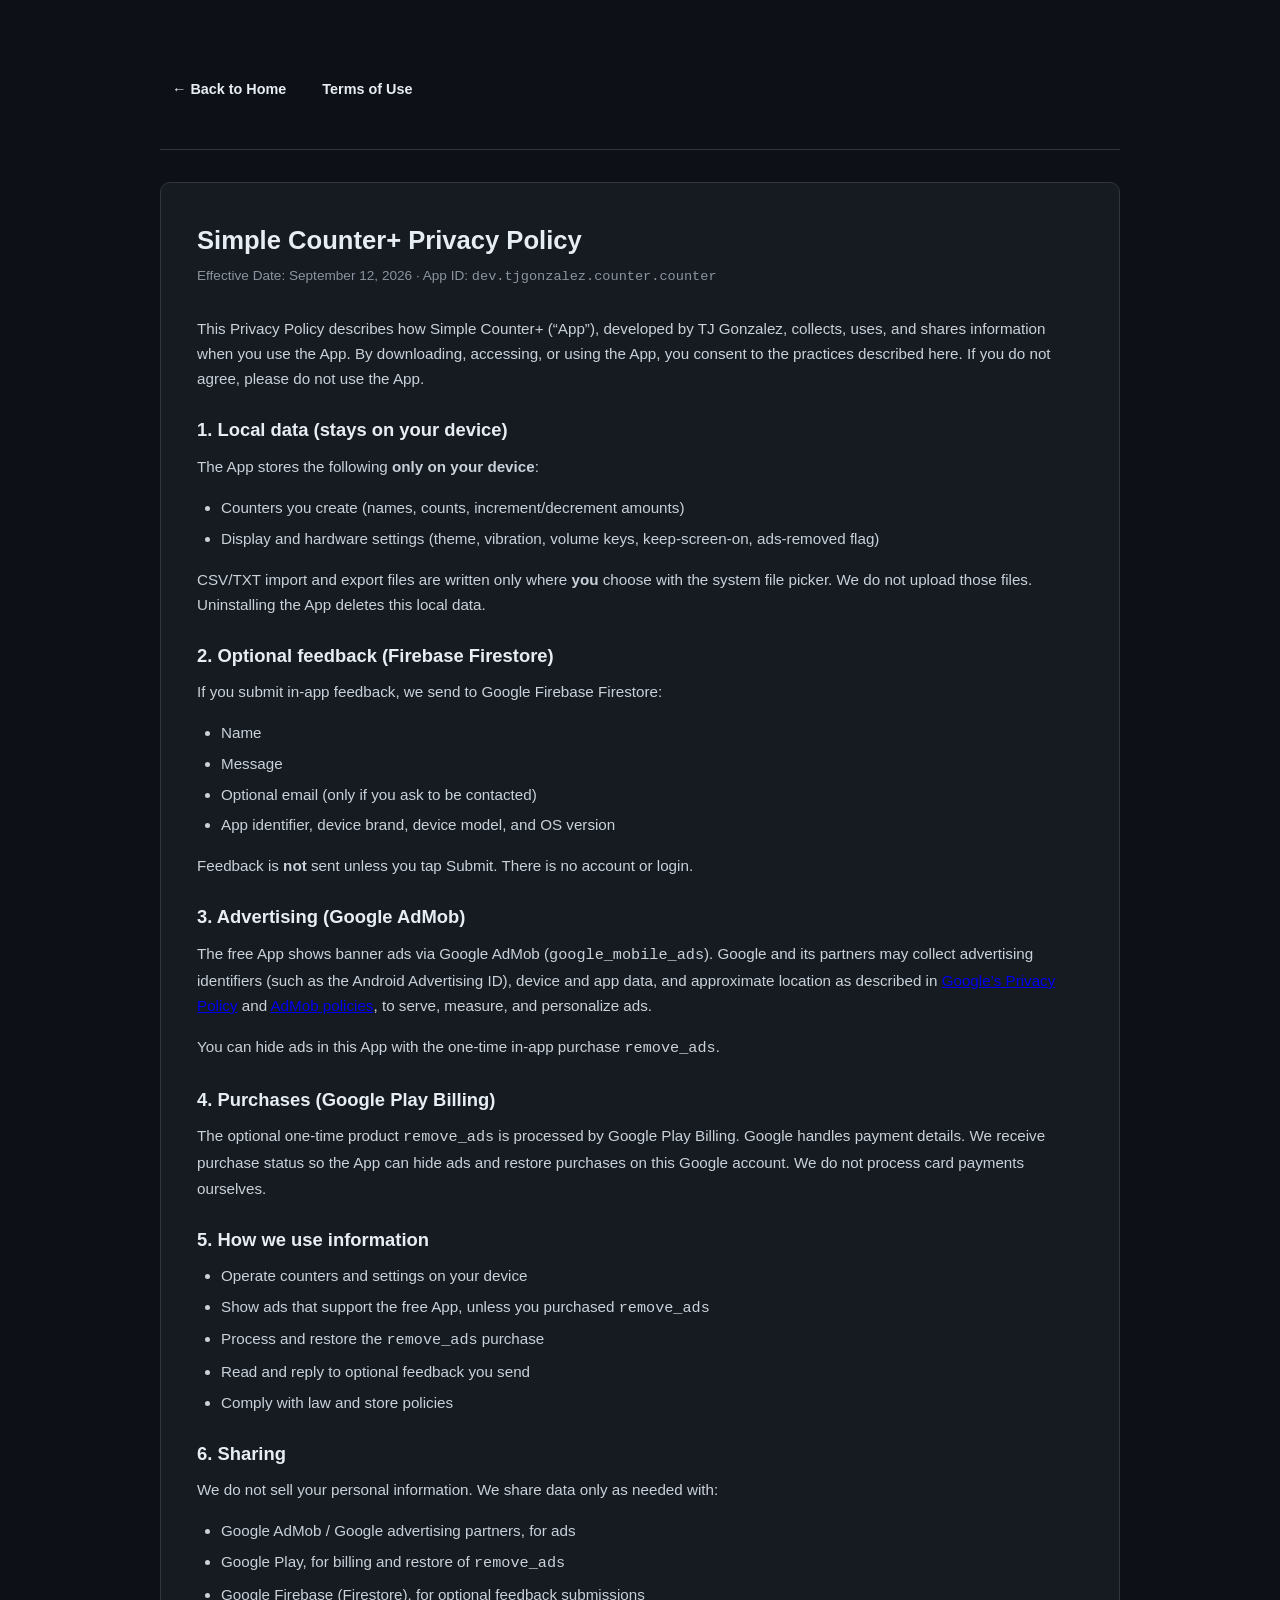
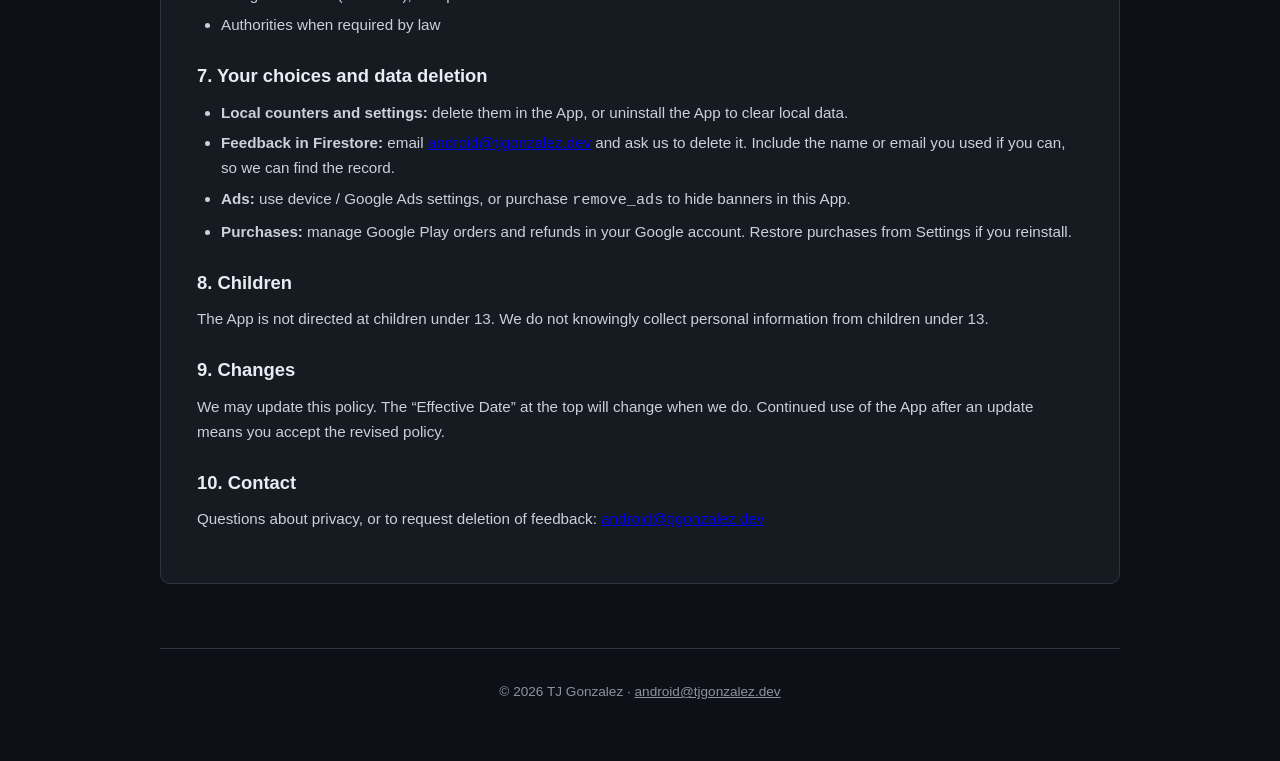
==== counter/privacy.html @ 83b15421 "Rename privacy to privacy.html" ====
<!DOCTYPE html>
<html lang="en">
<head>
  <meta charset="utf-8" />
  <meta name="viewport" content="width=device-width, initial-scale=1" />
  <title>Simple Counter+ Privacy Policy</title>
  <link rel="stylesheet" href="/style.css" />
</head>
<body>
  <div class="container">
    <header>
      <nav>
        <a href="/">&larr; Back to Home</a>
        <a href="/counter/terms.html">Terms of Use</a>
      </nav>
    </header>

    <div class="doc-box">
      <h2>Simple Counter+ Privacy Policy</h2>
      <span class="date-stamp">Effective Date: September 12, 2026 &middot; App ID: <code>dev.tjgonzalez.counter.counter</code></span>

      <div class="doc-content">
        <p>
          This Privacy Policy describes how Simple Counter+ (&ldquo;App&rdquo;), developed by TJ Gonzalez,
          collects, uses, and shares information when you use the App. By downloading,
          accessing, or using the App, you consent to the practices described here.
          If you do not agree, please do not use the App.
        </p>

        <h3>1. Local data (stays on your device)</h3>
        <p>The App stores the following <strong>only on your device</strong>:</p>
        <ul>
          <li>Counters you create (names, counts, increment/decrement amounts)</li>
          <li>Display and hardware settings (theme, vibration, volume keys, keep-screen-on, ads-removed flag)</li>
        </ul>
        <p>
          CSV/TXT import and export files are written only where <strong>you</strong> choose
          with the system file picker. We do not upload those files.
          Uninstalling the App deletes this local data.
        </p>

        <h3>2. Optional feedback (Firebase Firestore)</h3>
        <p>
          If you submit in-app feedback, we send to Google Firebase Firestore:
        </p>
        <ul>
          <li>Name</li>
          <li>Message</li>
          <li>Optional email (only if you ask to be contacted)</li>
          <li>App identifier, device brand, device model, and OS version</li>
        </ul>
        <p>
          Feedback is <strong>not</strong> sent unless you tap Submit. There is no account or login.
        </p>

        <h3>3. Advertising (Google AdMob)</h3>
        <p>
          The free App shows banner ads via Google AdMob (<code>google_mobile_ads</code>).
          Google and its partners may collect advertising identifiers (such as the
          Android Advertising ID), device and app data, and approximate location as
          described in
          <a href="https://policies.google.com/privacy" target="_blank" rel="noopener noreferrer">Google&rsquo;s Privacy Policy</a>
          and
          <a href="https://support.google.com/admob" target="_blank" rel="noopener noreferrer">AdMob policies</a>,
          to serve, measure, and personalize ads.
        </p>
        <p>
          You can hide ads in this App with the one-time in-app purchase <code>remove_ads</code>.
        </p>

        <h3>4. Purchases (Google Play Billing)</h3>
        <p>
          The optional one-time product <code>remove_ads</code> is processed by Google Play Billing.
          Google handles payment details. We receive purchase status so the App can hide
          ads and restore purchases on this Google account. We do not process card
          payments ourselves.
        </p>

        <h3>5. How we use information</h3>
        <ul>
          <li>Operate counters and settings on your device</li>
          <li>Show ads that support the free App, unless you purchased <code>remove_ads</code></li>
          <li>Process and restore the <code>remove_ads</code> purchase</li>
          <li>Read and reply to optional feedback you send</li>
          <li>Comply with law and store policies</li>
        </ul>

        <h3>6. Sharing</h3>
        <p>We do not sell your personal information. We share data only as needed with:</p>
        <ul>
          <li>Google AdMob / Google advertising partners, for ads</li>
          <li>Google Play, for billing and restore of <code>remove_ads</code></li>
          <li>Google Firebase (Firestore), for optional feedback submissions</li>
          <li>Authorities when required by law</li>
        </ul>

        <h3>7. Your choices and data deletion</h3>
        <ul>
          <li><strong>Local counters and settings:</strong> delete them in the App, or uninstall the App to clear local data.</li>
          <li><strong>Feedback in Firestore:</strong> email
            <a href="mailto:android@tjgonzalez.dev">android@tjgonzalez.dev</a>
            and ask us to delete it. Include the name or email you used if you can, so we can find the record.</li>
          <li><strong>Ads:</strong> use device / Google Ads settings, or purchase <code>remove_ads</code> to hide banners in this App.</li>
          <li><strong>Purchases:</strong> manage Google Play orders and refunds in your Google account. Restore purchases from Settings if you reinstall.</li>
        </ul>

        <h3>8. Children</h3>
        <p>
          The App is not directed at children under 13. We do not knowingly collect
          personal information from children under 13.
        </p>

        <h3>9. Changes</h3>
        <p>
          We may update this policy. The &ldquo;Effective Date&rdquo; at the top will change when we do.
          Continued use of the App after an update means you accept the revised policy.
        </p>

        <h3>10. Contact</h3>
        <p>
          Questions about privacy, or to request deletion of feedback:
          <a href="mailto:android@tjgonzalez.dev">android@tjgonzalez.dev</a>
        </p>
      </div>
    </div>

    <footer>
      <p>&copy; 2026 TJ Gonzalez &middot; <a href="mailto:android@tjgonzalez.dev">android@tjgonzalez.dev</a></p>
    </footer>
  </div>
</body>
</html>
---- style.css ----
:root {
  --bg: #0d1117;
  --surface: #161b22;
  --surface-hover: #1c2128;
  --border: #30363d;
  --text: #e6edf3;
  --text-muted: #8b949e;
  --accent: #388bfd;
  --accent-hover: #58a6ff;
  --tag-bg: #21262d;
  --code-bg: #090d13;
  --max-width: 960px;
}

* {
  box-sizing: border-box;
  margin: 0;
  padding: 0;
}

body {
  font-family: -apple-system, BlinkMacSystemFont, "Segoe UI", Roboto, Helvetica, Arial, sans-serif;
  background-color: var(--bg);
  color: var(--text);
  line-height: 1.65;
  padding: 0 1.5rem 4rem;
}

.container {
  max-width: var(--max-width);
  margin: 0 auto;
}

/* Header */
header {
  padding: 4rem 0 2.5rem;
  border-bottom: 1px solid var(--border);
  display: flex;
  flex-direction: column;
  gap: 1rem;
}

.badge {
  display: inline-flex;
  font-size: 0.825rem;
  font-weight: 600;
  color: var(--accent-hover);
  background: rgba(56, 139, 253, 0.12);
  padding: 0.3rem 0.75rem;
  border-radius: 999px;
  width: fit-content;
  border: 1px solid rgba(56, 139, 253, 0.25);
}

h1 {
  font-size: 2.25rem;
  font-weight: 700;
  letter-spacing: -0.025em;
}

.lead {
  color: var(--text-muted);
  font-size: 1.1rem;
  max-width: 650px;
}

nav {
  display: flex;
  flex-wrap: wrap;
  gap: 0.75rem;
  margin-top: 0.5rem;
}

nav a {
  color: var(--text);
  text-decoration: none;
  font-size: 0.9rem;
  font-weight: 600;
  padding: 0.4rem 0.75rem;
  border-radius: 6px;
  transition: background-color 0.15s ease;
}

nav a:hover {
  background-color: var(--tag-bg);
  color: var(--accent-hover);
}

/* Main Layout */
main {
  margin-top: 3rem;
  display: flex;
  flex-direction: column;
  gap: 3.5rem;
}

section h2 {
  font-size: 1.5rem;
  font-weight: 700;
  margin-bottom: 0.35rem;
}

section .subtitle {
  color: var(--text-muted);
  margin-bottom: 1.5rem;
  font-size: 0.95rem;
}

/* App Grid & Cards */
.app-grid {
  display: grid;
  grid-template-columns: repeat(auto-fit, minmax(290px, 1fr));
  gap: 1.25rem;
}

.app-card {
  background: var(--surface);
  border: 1px solid var(--border);
  border-radius: 10px;
  padding: 1.5rem;
  display: flex;
  flex-direction: column;
  justify-content: space-between;
  transition: border-color 0.15s ease;
}

.app-card:hover {
  border-color: var(--accent);
}

.app-header {
  display: flex;
  align-items: center;
  gap: 0.85rem;
  margin-bottom: 0.85rem;
}

.app-icon {
  width: 48px;
  height: 48px;
  border-radius: 10px;
  background: var(--tag-bg);
  display: flex;
  align-items: center;
  justify-content: center;
  font-size: 1.5rem;
  border: 1px solid var(--border);
}

.app-title h3 {
  font-size: 1.15rem;
  font-weight: 600;
}

.app-title p {
  font-size: 0.78rem;
  color: var(--text-muted);
  font-family: ui-monospace, SFMono-Regular, Consolas, monospace;
}

.app-desc {
  color: var(--text-muted);
  font-size: 0.92rem;
  margin-bottom: 1.5rem;
  flex-grow: 1;
}

.btn-play {
  display: inline-flex;
  align-items: center;
  justify-content: center;
  background-color: var(--tag-bg);
  color: var(--text);
  text-decoration: none;
  font-weight: 600;
  font-size: 0.88rem;
  padding: 0.65rem 1rem;
  border-radius: 6px;
  border: 1px solid var(--border);
  transition: all 0.15s ease;
  width: 100%;
}

.btn-play:hover {
  background-color: var(--accent);
  border-color: var(--accent);
  color: #fff;
}

.legal-links {
  display: flex;
  gap: 1rem;
  font-size: 0.82rem;
  border-top: 1px solid var(--border);
  padding-top: 0.75rem;
  margin-top: 1rem;
}

.legal-links a {
  color: var(--accent-hover);
  text-decoration: none;
}

.legal-links a:hover {
  text-decoration: underline;
}

/* Legal Documents & Content Layout */
.doc-box {
  background: var(--surface);
  border: 1px solid var(--border);
  border-radius: 10px;
  padding: 2.25rem;
  margin-top: 2rem;
}

.doc-box h2 {
  font-size: 1.6rem;
  margin-bottom: 0.25rem;
}

.doc-box .date-stamp {
  font-size: 0.85rem;
  color: var(--text-muted);
  margin-bottom: 1.75rem;
  display: block;
}

.doc-content h3 {
  font-size: 1.15rem;
  margin: 1.5rem 0 0.5rem;
  color: var(--text);
}

.doc-content p, .doc-content ul {
  color: #c9d1d9;
  font-size: 0.95rem;
  margin-bottom: 1rem;
}

.doc-content ul {
  padding-left: 1.5rem;
}

.doc-content li {
  margin-bottom: 0.35rem;
}

/* Verification Code Block */
.code-box {
  display: flex;
  align-items: center;
  justify-content: space-between;
  gap: 1rem;
  background: var(--code-bg);
  padding: 0.85rem 1rem;
  border-radius: 6px;
  border: 1px solid var(--border);
  font-family: ui-monospace, SFMono-Regular, Consolas, monospace;
  font-size: 0.88rem;
}

.code-box code {
  color: #7ee787;
}

/* Footer */
footer {
  margin-top: 4rem;
  padding-top: 2rem;
  border-top: 1px solid var(--border);
  display: flex;
  flex-direction: column;
  align-items: center;
  text-align: center;
  gap: 0.5rem;
  font-size: 0.85rem;
  color: var(--text-muted);
}

footer a {
  color: var(--text-muted);
  text-decoration: underline;
}

footer a:hover {
  color: var(--accent-hover);
}
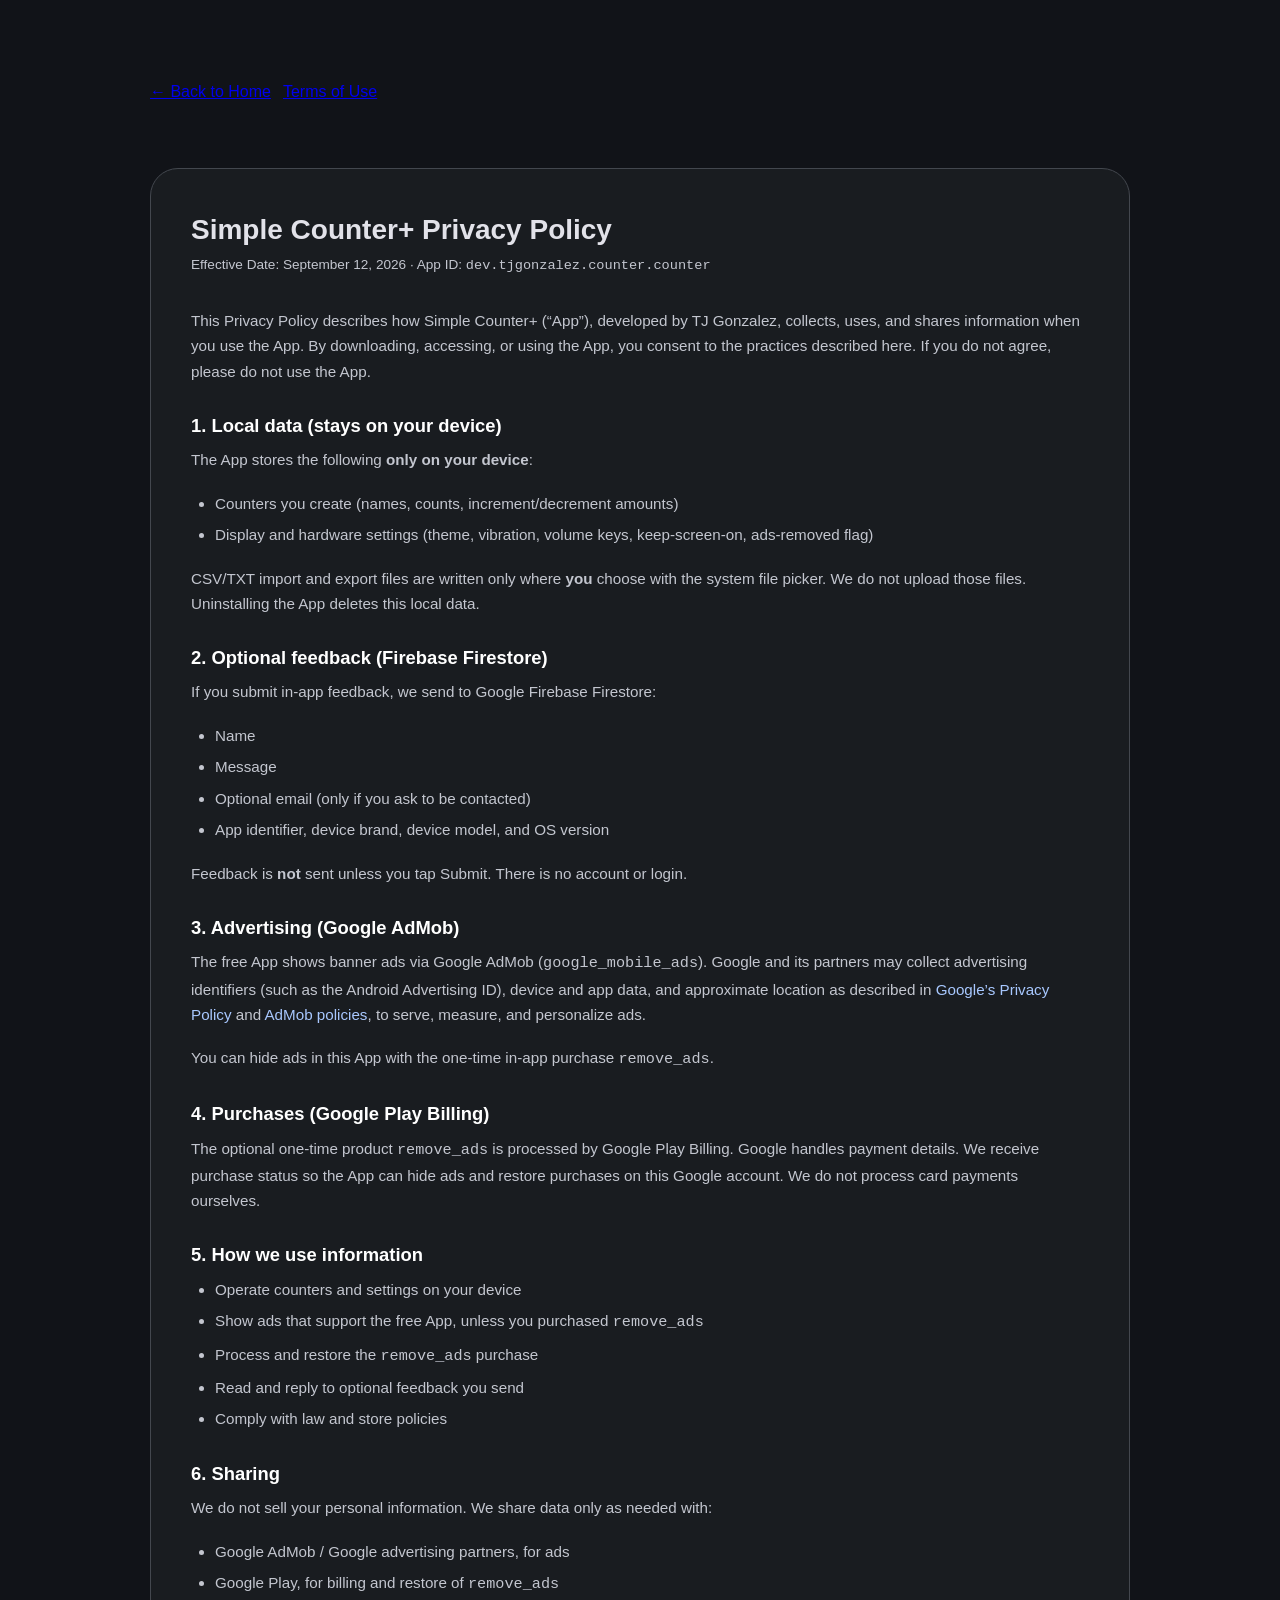
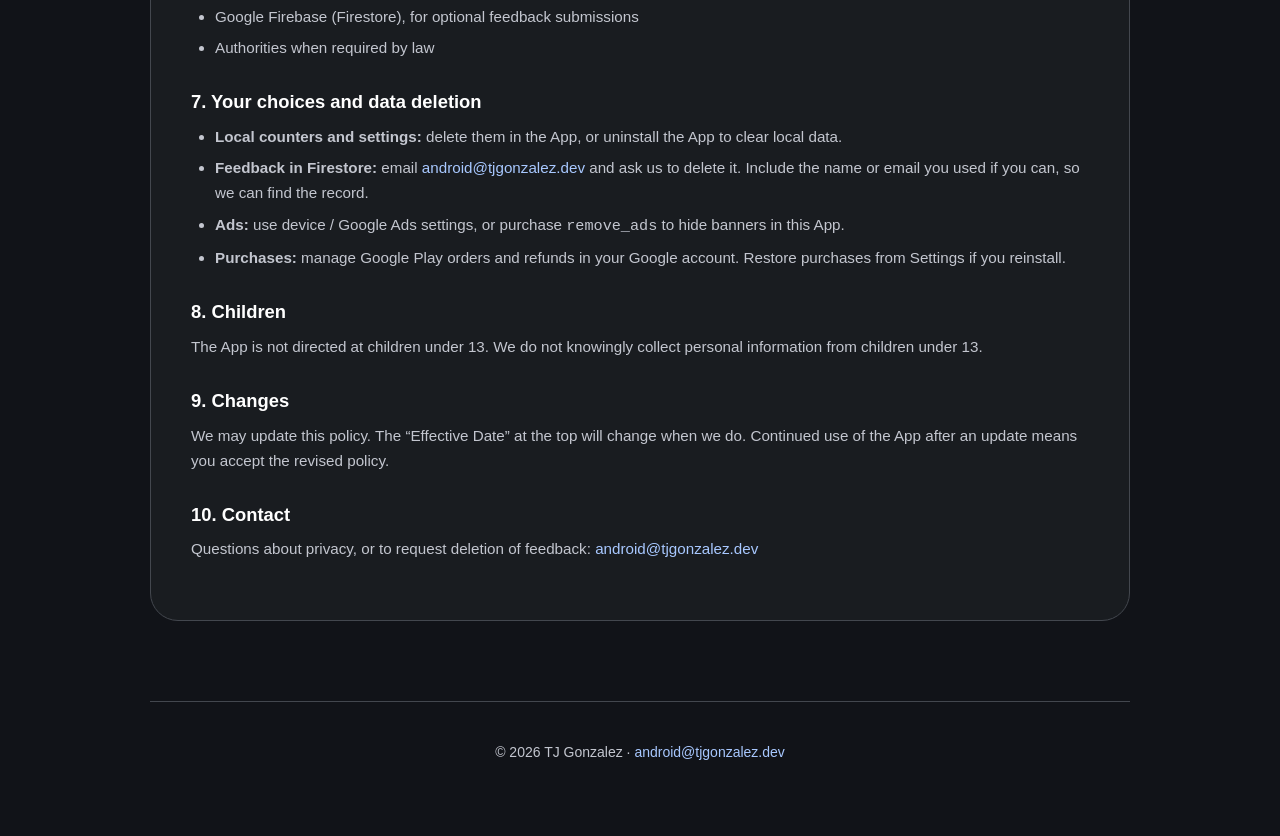
==== commit c1ae5beb: "Add favicon links to privacy.html Added favicon links to the privacy policy page." ====
--- a/counter/privacy.html
+++ b/counter/privacy.html
@@ -2,6 +2,8 @@
 <html lang="en">
 <head>
   <meta charset="utf-8" />
+  <link rel="icon" type="image/svg+xml" href="/favicon.svg" />
+  <link rel="alternate icon" href="/favicon.ico" />
   <meta name="viewport" content="width=device-width, initial-scale=1" />
   <title>Simple Counter+ Privacy Policy</title>
   <link rel="stylesheet" href="/style.css" />
--- a/style.css
+++ b/style.css
@@ -1,15 +1,31 @@
 :root {
-  --bg: #0d1117;
-  --surface: #161b22;
-  --surface-hover: #1c2128;
-  --border: #30363d;
-  --text: #e6edf3;
-  --text-muted: #8b949e;
-  --accent: #388bfd;
-  --accent-hover: #58a6ff;
-  --tag-bg: #21262d;
-  --code-bg: #090d13;
-  --max-width: 960px;
+  /* Material 3 Expressive Dark Palette Tokens */
+  --md-sys-color-background: #111318;
+  --md-sys-color-surface: #111318;
+  --md-sys-color-surface-container-lowest: #0c0e12;
+  --md-sys-color-surface-container-low: #191c20;
+  --md-sys-color-surface-container: #1e2025;
+  --md-sys-color-surface-container-high: #282a2f;
+  --md-sys-color-surface-container-highest: #33353a;
+  
+  --md-sys-color-primary: #a8c8ff;
+  --md-sys-color-on-primary: #003062;
+  --md-sys-color-primary-container: #004689;
+  --md-sys-color-on-primary-container: #d6e3ff;
+
+  --md-sys-color-secondary-container: #3c4758;
+  --md-sys-color-on-secondary-container: #d8e3f8;
+
+  --md-sys-color-outline: #8d9199;
+  --md-sys-color-outline-variant: #43474e;
+  
+  --md-sys-color-on-surface: #e2e2e9;
+  --md-sys-color-on-surface-variant: #c3c6cf;
+
+  /* Typography & Sizing */
+  --font-display: -apple-system, BlinkMacSystemFont, "Segoe UI", Roboto, sans-serif;
+  --font-mono: ui-monospace, SFMono-Regular, "Roboto Mono", monospace;
+  --max-width: 980px;
 }
 
 * {
@@ -19,11 +35,11 @@
 }
 
 body {
-  font-family: -apple-system, BlinkMacSystemFont, "Segoe UI", Roboto, Helvetica, Arial, sans-serif;
-  background-color: var(--bg);
-  color: var(--text);
-  line-height: 1.65;
-  padding: 0 1.5rem 4rem;
+  font-family: var(--font-display);
+  background-color: var(--md-sys-color-background);
+  color: var(--md-sys-color-on-surface);
+  line-height: 1.5;
+  padding: 0 1.5rem 5rem;
 }
 
 .container {
@@ -31,37 +47,41 @@
   margin: 0 auto;
 }
 
-/* Header */
+/* Material 3 Expressive Top Bar */
 header {
-  padding: 4rem 0 2.5rem;
-  border-bottom: 1px solid var(--border);
-  display: flex;
-  flex-direction: column;
-  gap: 1rem;
-}
-
-.badge {
+  padding: 4.5rem 0 2rem;
+  display: flex;
+  flex-direction: column;
+  gap: 1.25rem;
+}
+
+.m3-badge {
   display: inline-flex;
-  font-size: 0.825rem;
-  font-weight: 600;
-  color: var(--accent-hover);
-  background: rgba(56, 139, 253, 0.12);
-  padding: 0.3rem 0.75rem;
-  border-radius: 999px;
+  align-items: center;
+  font-size: 0.8rem;
+  font-weight: 700;
+  letter-spacing: 0.04em;
+  text-transform: uppercase;
+  color: var(--md-sys-color-primary);
+  background-color: var(--md-sys-color-surface-container-high);
+  padding: 0.4rem 0.9rem;
+  border-radius: 100px;
   width: fit-content;
-  border: 1px solid rgba(56, 139, 253, 0.25);
+  border: 1px solid var(--md-sys-color-outline-variant);
 }
 
 h1 {
-  font-size: 2.25rem;
-  font-weight: 700;
-  letter-spacing: -0.025em;
+  font-size: 2.75rem;
+  font-weight: 800;
+  letter-spacing: -0.03em;
+  color: #fff;
 }
 
 .lead {
-  color: var(--text-muted);
-  font-size: 1.1rem;
-  max-width: 650px;
+  color: var(--md-sys-color-on-surface-variant);
+  font-size: 1.15rem;
+  max-width: 620px;
+  line-height: 1.6;
 }
 
 nav {
@@ -71,171 +91,201 @@
   margin-top: 0.5rem;
 }
 
-nav a {
-  color: var(--text);
-  text-decoration: none;
-  font-size: 0.9rem;
+.nav-pill {
+  color: var(--md-sys-color-on-surface);
+  text-decoration: none;
+  font-size: 0.88rem;
   font-weight: 600;
-  padding: 0.4rem 0.75rem;
-  border-radius: 6px;
-  transition: background-color 0.15s ease;
-}
-
-nav a:hover {
-  background-color: var(--tag-bg);
-  color: var(--accent-hover);
-}
-
-/* Main Layout */
+  padding: 0.5rem 1rem;
+  border-radius: 100px;
+  background-color: var(--md-sys-color-surface-container-low);
+  border: 1px solid var(--md-sys-color-outline-variant);
+  transition: all 0.2s cubic-bezier(0.2, 0, 0, 1);
+}
+
+.nav-pill:hover {
+  background-color: var(--md-sys-color-surface-container-high);
+  border-color: var(--md-sys-color-primary);
+  color: var(--md-sys-color-primary);
+}
+
+/* Section Styling */
 main {
   margin-top: 3rem;
   display: flex;
   flex-direction: column;
-  gap: 3.5rem;
+  gap: 4rem;
 }
 
 section h2 {
   font-size: 1.5rem;
   font-weight: 700;
-  margin-bottom: 0.35rem;
+  letter-spacing: -0.02em;
+  margin-bottom: 0.25rem;
 }
 
 section .subtitle {
-  color: var(--text-muted);
-  margin-bottom: 1.5rem;
+  color: var(--md-sys-color-on-surface-variant);
+  margin-bottom: 1.75rem;
   font-size: 0.95rem;
 }
 
-/* App Grid & Cards */
+/* Material 3 App Cards Grid */
 .app-grid {
   display: grid;
-  grid-template-columns: repeat(auto-fit, minmax(290px, 1fr));
-  gap: 1.25rem;
-}
-
-.app-card {
-  background: var(--surface);
-  border: 1px solid var(--border);
-  border-radius: 10px;
-  padding: 1.5rem;
+  grid-template-columns: repeat(auto-fit, minmax(300px, 1fr));
+  gap: 1.5rem;
+}
+
+.m3-card {
+  background-color: var(--md-sys-color-surface-container-low);
+  border: 1px solid var(--md-sys-color-outline-variant);
+  border-radius: 28px;
+  padding: 1.75rem;
   display: flex;
   flex-direction: column;
   justify-content: space-between;
-  transition: border-color 0.15s ease;
-}
-
-.app-card:hover {
-  border-color: var(--accent);
+  transition: transform 0.2s cubic-bezier(0.2, 0, 0, 1), border-color 0.2s ease, background-color 0.2s ease;
+}
+
+.m3-card:hover {
+  background-color: var(--md-sys-color-surface-container);
+  border-color: var(--md-sys-color-primary);
+  transform: translateY(-2px);
 }
 
 .app-header {
   display: flex;
   align-items: center;
-  gap: 0.85rem;
-  margin-bottom: 0.85rem;
-}
-
+  gap: 1rem;
+  margin-bottom: 1rem;
+}
+
+/* Expressive Squircle App Icon Container */
 .app-icon {
-  width: 48px;
-  height: 48px;
-  border-radius: 10px;
-  background: var(--tag-bg);
+  width: 58px;
+  height: 58px;
+  border-radius: 18px;
+  background-color: var(--md-sys-color-surface-container-highest);
+  border: 1px solid var(--md-sys-color-outline-variant);
+  object-fit: cover;
   display: flex;
   align-items: center;
   justify-content: center;
-  font-size: 1.5rem;
-  border: 1px solid var(--border);
+  font-size: 1.6rem;
+  flex-shrink: 0;
 }
 
 .app-title h3 {
-  font-size: 1.15rem;
+  font-size: 1.2rem;
+  font-weight: 700;
+  letter-spacing: -0.01em;
+}
+
+.app-title p {
+  font-size: 0.76rem;
+  color: var(--md-sys-color-on-surface-variant);
+  font-family: var(--font-mono);
+  margin-top: 0.15rem;
+}
+
+.app-desc {
+  color: var(--md-sys-color-on-surface-variant);
+  font-size: 0.93rem;
+  line-height: 1.6;
+  margin-bottom: 1.75rem;
+  flex-grow: 1;
+}
+
+/* Material 3 Action Chips & Buttons */
+.card-actions {
+  display: flex;
+  flex-direction: column;
+  gap: 1rem;
+}
+
+.legal-chips {
+  display: flex;
+  gap: 0.5rem;
+  flex-wrap: wrap;
+}
+
+.chip-legal {
+  display: inline-flex;
+  align-items: center;
+  gap: 0.35rem;
+  background-color: var(--md-sys-color-surface-container-high);
+  color: var(--md-sys-color-on-surface);
+  text-decoration: none;
+  font-size: 0.8rem;
   font-weight: 600;
-}
-
-.app-title p {
-  font-size: 0.78rem;
-  color: var(--text-muted);
-  font-family: ui-monospace, SFMono-Regular, Consolas, monospace;
-}
-
-.app-desc {
-  color: var(--text-muted);
-  font-size: 0.92rem;
-  margin-bottom: 1.5rem;
-  flex-grow: 1;
-}
-
-.btn-play {
+  padding: 0.4rem 0.85rem;
+  border-radius: 100px;
+  border: 1px solid transparent;
+  transition: all 0.15s ease;
+}
+
+.chip-legal:hover {
+  background-color: var(--md-sys-color-primary-container);
+  color: var(--md-sys-color-on-primary-container);
+  border-color: var(--md-sys-color-primary);
+}
+
+.btn-play-outlined {
   display: inline-flex;
   align-items: center;
   justify-content: center;
-  background-color: var(--tag-bg);
-  color: var(--text);
+  gap: 0.5rem;
+  background-color: transparent;
+  color: var(--md-sys-color-primary);
   text-decoration: none;
   font-weight: 600;
   font-size: 0.88rem;
   padding: 0.65rem 1rem;
-  border-radius: 6px;
-  border: 1px solid var(--border);
-  transition: all 0.15s ease;
-  width: 100%;
-}
-
-.btn-play:hover {
-  background-color: var(--accent);
-  border-color: var(--accent);
-  color: #fff;
-}
-
-.legal-links {
-  display: flex;
-  gap: 1rem;
-  font-size: 0.82rem;
-  border-top: 1px solid var(--border);
-  padding-top: 0.75rem;
-  margin-top: 1rem;
-}
-
-.legal-links a {
-  color: var(--accent-hover);
-  text-decoration: none;
-}
-
-.legal-links a:hover {
-  text-decoration: underline;
-}
-
-/* Legal Documents & Content Layout */
+  border-radius: 100px;
+  border: 1px solid var(--md-sys-color-primary);
+  transition: all 0.2s cubic-bezier(0.2, 0, 0, 1);
+}
+
+.btn-play-outlined:hover {
+  background-color: var(--md-sys-color-primary);
+  color: var(--md-sys-color-on-primary);
+}
+
+/* Policy & Terms Documents View */
 .doc-box {
-  background: var(--surface);
-  border: 1px solid var(--border);
-  border-radius: 10px;
-  padding: 2.25rem;
+  background-color: var(--md-sys-color-surface-container-low);
+  border: 1px solid var(--md-sys-color-outline-variant);
+  border-radius: 28px;
+  padding: 2.5rem;
   margin-top: 2rem;
 }
 
 .doc-box h2 {
-  font-size: 1.6rem;
+  font-size: 1.75rem;
+  font-weight: 700;
   margin-bottom: 0.25rem;
 }
 
 .doc-box .date-stamp {
   font-size: 0.85rem;
-  color: var(--text-muted);
-  margin-bottom: 1.75rem;
+  color: var(--md-sys-color-on-surface-variant);
+  margin-bottom: 2rem;
   display: block;
 }
 
 .doc-content h3 {
   font-size: 1.15rem;
-  margin: 1.5rem 0 0.5rem;
-  color: var(--text);
+  font-weight: 700;
+  margin: 1.75rem 0 0.5rem;
+  color: #fff;
 }
 
 .doc-content p, .doc-content ul {
-  color: #c9d1d9;
+  color: var(--md-sys-color-on-surface-variant);
   font-size: 0.95rem;
-  margin-bottom: 1rem;
+  margin-bottom: 1.15rem;
+  line-height: 1.65;
 }
 
 .doc-content ul {
@@ -243,46 +293,37 @@
 }
 
 .doc-content li {
-  margin-bottom: 0.35rem;
-}
-
-/* Verification Code Block */
-.code-box {
-  display: flex;
-  align-items: center;
-  justify-content: space-between;
-  gap: 1rem;
-  background: var(--code-bg);
-  padding: 0.85rem 1rem;
-  border-radius: 6px;
-  border: 1px solid var(--border);
-  font-family: ui-monospace, SFMono-Regular, Consolas, monospace;
-  font-size: 0.88rem;
-}
-
-.code-box code {
-  color: #7ee787;
+  margin-bottom: 0.4rem;
+}
+
+.doc-content a {
+  color: var(--md-sys-color-primary);
+  text-decoration: none;
+}
+
+.doc-content a:hover {
+  text-decoration: underline;
 }
 
 /* Footer */
 footer {
-  margin-top: 4rem;
-  padding-top: 2rem;
-  border-top: 1px solid var(--border);
+  margin-top: 5rem;
+  padding-top: 2.5rem;
+  border-top: 1px solid var(--md-sys-color-outline-variant);
   display: flex;
   flex-direction: column;
   align-items: center;
   text-align: center;
   gap: 0.5rem;
-  font-size: 0.85rem;
-  color: var(--text-muted);
+  font-size: 0.875rem;
+  color: var(--md-sys-color-on-surface-variant);
 }
 
 footer a {
-  color: var(--text-muted);
+  color: var(--md-sys-color-primary);
+  text-decoration: none;
+}
+
+footer a:hover {
   text-decoration: underline;
 }
-
-footer a:hover {
-  color: var(--accent-hover);
-}
